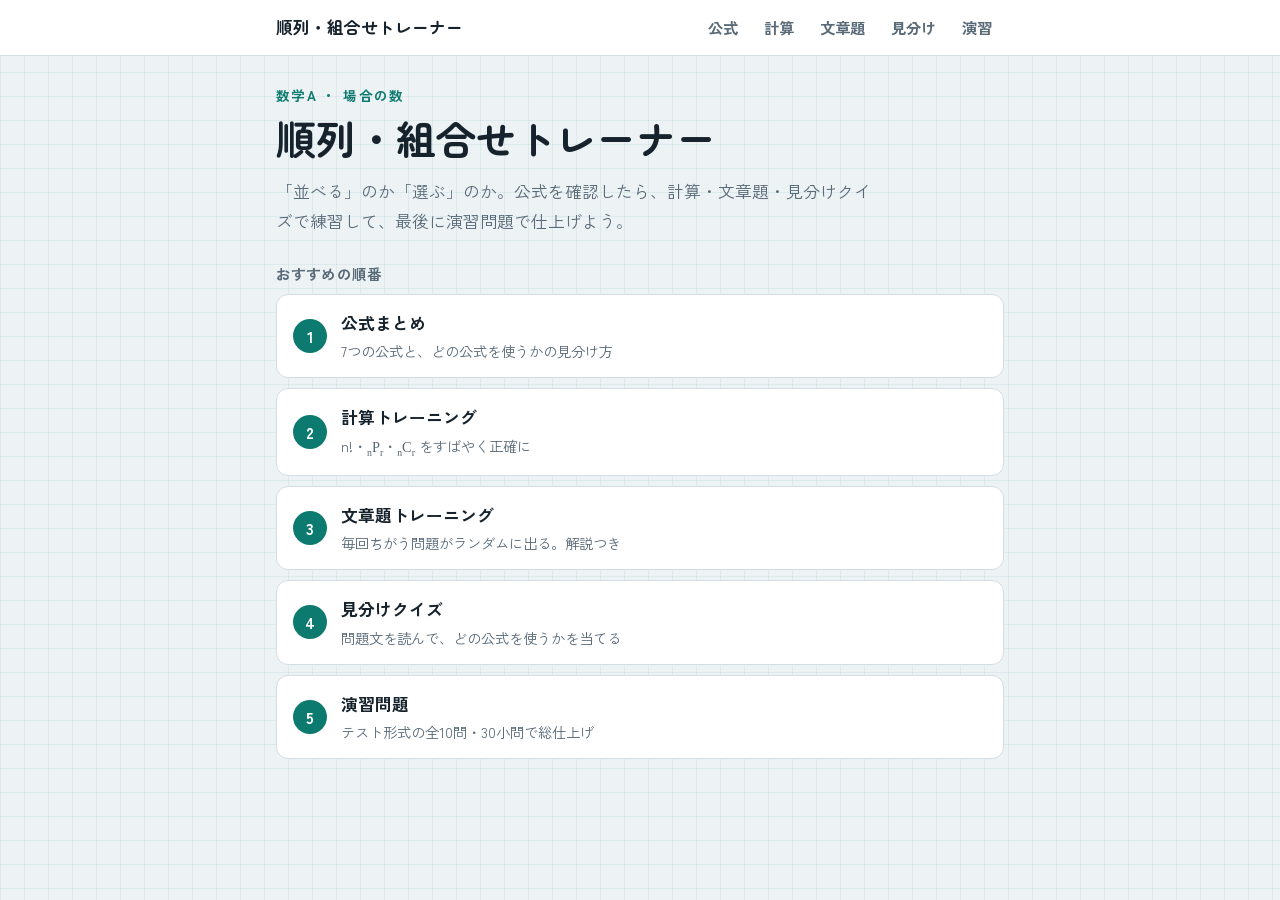
==== combinatorics/index.html @ 83673cf5 "順列・組合せトレーナーを追加 高校数学Aの場合の数を練習するWebアプリ。公式まとめ、計算・文章題トレーニング、 見分けクイズ、テスト形式の演習問題（全30問）を収録。計算ドリルからリンクを追加。  " ====
<!doctype html>
<html lang="ja">
<head>
  <meta charset="utf-8">
  <meta name="viewport" content="width=device-width, initial-scale=1, viewport-fit=cover">
  <title>順列・組合せトレーナー</title>
  <link rel="preconnect" href="https://fonts.googleapis.com">
  <link rel="stylesheet" href="https://fonts.googleapis.com/css2?family=Zen+Kaku+Gothic+New:wght@400;700&family=Zen+Maru+Gothic:wght@700&display=swap">
  <link rel="stylesheet" href="style.css">
</head>
<body>
  <header class="topbar">
    <div class="topbar-inner">
      <a href="#home" class="brand">順列・組合せトレーナー</a>
      <nav class="nav" aria-label="メニュー">
        <a href="#formulas" data-view="formulas">公式</a>
        <a href="#calc" data-view="calc">計算</a>
        <a href="#word" data-view="word">文章題</a>
        <a href="#classify" data-view="classify">見分け</a>
        <a href="#exam" data-view="exam">演習</a>
      </nav>
    </div>
  </header>

  <main class="wrap">
    <!-- ホーム -->
    <section id="view-home" class="view">
      <div class="hero">
        <p class="eyebrow">数学A ・ 場合の数</p>
        <h1>順列・組合せトレーナー</h1>
        <p class="lead">「並べる」のか「選ぶ」のか。公式を確認したら、計算・文章題・見分けクイズで練習して、最後に演習問題で仕上げよう。</p>
      </div>
      <h2 class="small-h">おすすめの順番</h2>
      <ol class="steps">
        <li><a href="#formulas" class="step"><span class="step-no">1</span><span><strong>公式まとめ</strong><small>7つの公式と、どの公式を使うかの見分け方</small></span></a></li>
        <li><a href="#calc" class="step"><span class="step-no">2</span><span><strong>計算トレーニング</strong><small>n!・<span class="nt"><sub>n</sub>P<sub>r</sub></span>・<span class="nt"><sub>n</sub>C<sub>r</sub></span> をすばやく正確に</small><span class="stat" id="stat-calc"></span></span></a></li>
        <li><a href="#word" class="step"><span class="step-no">3</span><span><strong>文章題トレーニング</strong><small>毎回ちがう問題がランダムに出る。解説つき</small><span class="stat" id="stat-word"></span></span></a></li>
        <li><a href="#classify" class="step"><span class="step-no">4</span><span><strong>見分けクイズ</strong><small>問題文を読んで、どの公式を使うかを当てる</small><span class="stat" id="stat-classify"></span></span></a></li>
        <li><a href="#exam" class="step"><span class="step-no">5</span><span><strong>演習問題</strong><small>テスト形式の全10問・30小問で総仕上げ</small><span class="stat" id="stat-exam"></span></span></a></li>
      </ol>
    </section>

    <!-- 公式まとめ -->
    <section id="view-formulas" class="view" hidden>
      <h2>公式まとめ</h2>
      <p class="sub">問題を解く前に、まず「どの公式を使うか」を決めよう。</p>

      <div class="flow">
        <h3>どの公式を使う？ 見分け方</h3>
        <ol>
          <li><b>同じものを何回も選べる（くり返しOK）？</b><br>→ 並べるなら <em>重複順列</em> <span class="nt">n<sup>r</sup></span>、選ぶだけなら <em>重複組合せ</em> <span class="nt"><sub>n</sub>H<sub>r</sub></span></li>
          <li><b>並べるものの中に、同じものが含まれている？</b><br>→ <em>同じものを含む順列</em></li>
          <li><b>円形に並べる？</b><br>→ <em>円順列</em> (n−1)!（裏返せる首飾りなどは さらに ÷2）</li>
          <li><b>順番や役割の区別がある？</b><br>→ ある：<em>順列</em> <span class="nt"><sub>n</sub>P<sub>r</sub></span>　ない（選ぶだけ）：<em>組合せ</em> <span class="nt"><sub>n</sub>C<sub>r</sub></span></li>
        </ol>
      </div>

      <div class="fgrid">
        <article class="fcard">
          <h3>階乗</h3>
          <p class="formula">n! = n × (n−1) × … × 2 × 1</p>
          <p>1 から n までの積。<b>0! = 1</b> と約束する。</p>
          <p class="ex">例：4! = 4 × 3 × 2 × 1 = 24</p>
        </article>
        <article class="fcard">
          <h3>順列</h3>
          <p class="formula"><span class="nt"><sub>n</sub>P<sub>r</sub></span> = n(n−1)(n−2)…(n−r+1)</p>
          <p>異なる n 個から r 個を取り出して<b>並べる</b>。n から1ずつ減らして <b>r 個</b>かける。</p>
          <p class="kw">キーワード：並べる・1列・役職（委員長と副委員長）・けたの整数</p>
          <p class="ex">例：5人から3人選んで1列に並べる　<span class="nt"><sub>5</sub>P<sub>3</sub></span> = 5 × 4 × 3 = 60通り</p>
        </article>
        <article class="fcard">
          <h3>組合せ</h3>
          <p class="formula"><span class="nt"><sub>n</sub>C<sub>r</sub></span> = <span class="frac"><span><span class="nt"><sub>n</sub>P<sub>r</sub></span></span><span>r!</span></span></p>
          <p>異なる n 個から r 個を<b>選ぶだけ</b>（順番は関係ない）。並べた後で、r! 通りの並べかえの分だけ割る。</p>
          <p class="kw">キーワード：選ぶ・組・委員（役職なし）・三角形・試合数</p>
          <p class="ex">例：5人から3人の委員を選ぶ　<span class="nt"><sub>5</sub>C<sub>3</sub></span> = <span class="frac"><span>5 × 4 × 3</span><span>3 × 2 × 1</span></span> = 10通り</p>
          <p class="ex">便利な性質：<span class="nt"><sub>n</sub>C<sub>r</sub></span> = <span class="nt"><sub>n</sub>C<sub>n−r</sub></span>　（<span class="nt"><sub>10</sub>C<sub>8</sub></span> = <span class="nt"><sub>10</sub>C<sub>2</sub></span> = 45）</p>
        </article>
        <article class="fcard">
          <h3>円順列</h3>
          <p class="formula">(n − 1)!</p>
          <p>異なる n 個を<b>円形</b>に並べる。回転して重なるものは同じなので、1つを固定して残りを並べる。</p>
          <p class="kw">キーワード：円形のテーブル・輪になる</p>
          <p class="ex">例：5人が円形に座る　(5−1)! = 4! = 24通り</p>
          <p class="ex">じゅず順列（首飾り・腕輪）：<span class="frac"><span>(n − 1)!</span><span>2</span></span>　裏返して同じものも1通り</p>
        </article>
        <article class="fcard">
          <h3>重複順列</h3>
          <p class="formula"><span class="nt">n<sup>r</sup></span></p>
          <p>n 種類から<b>同じものを何回使ってもよい</b>として r 個並べる。1つずつ n 通りずつ選べる。</p>
          <p class="kw">キーワード：何回使ってもよい・じゃんけん・部屋に分ける・○×</p>
          <p class="ex">例：3人がじゃんけん　3<sup>3</sup> = 27通り</p>
        </article>
        <article class="fcard">
          <h3>同じものを含む順列</h3>
          <p class="formula"><span class="frac"><span>n!</span><span>p! q! r! …</span></span></p>
          <p>n 個の中に、同じものが p 個、q 個、r 個…あるときの並べ方。同じものどうしの入れかえ分を割る。</p>
          <p class="kw">キーワード：文字の並べかえ・最短経路</p>
          <p class="ex">例：a, a, b, b, b を並べる　<span class="frac"><span>5!</span><span>2! × 3!</span></span> = 10通り</p>
        </article>
        <article class="fcard">
          <h3>重複組合せ <span class="tag lv">発展</span></h3>
          <p class="formula"><span class="nt"><sub>n</sub>H<sub>r</sub></span> = <span class="nt"><sub>n+r−1</sub>C<sub>r</sub></span></p>
          <p>n 種類から<b>同じものを何個選んでもよい</b>として r 個選ぶ。「○ r 個と仕切り｜(n−1) 本の並べ方」と考える。</p>
          <p class="kw">キーワード：〜種類から〜個買う・x+y+z=n の整数解</p>
          <p class="ex">例：3種類の果物から5個買う　<span class="nt"><sub>7</sub>C<sub>2</sub></span> = 21通り</p>
        </article>
      </div>
    </section>

    <!-- 計算トレーニング -->
    <section id="view-calc" class="view" hidden>
      <h2>計算トレーニング</h2>
      <p class="sub">公式の計算をすばやく正確にできるようにしよう。</p>
      <div class="filters">
        <div class="chips" id="calc-types" role="group" aria-label="出題する計算">
          <label class="chip"><input type="checkbox" value="fact" checked>n!</label>
          <label class="chip"><input type="checkbox" value="perm" checked><span class="nt"><sub>n</sub>P<sub>r</sub></span></label>
          <label class="chip"><input type="checkbox" value="comb" checked><span class="nt"><sub>n</sub>C<sub>r</sub></span></label>
        </div>
      </div>
      <div id="calc-trainer"></div>
    </section>

    <!-- 文章題トレーニング -->
    <section id="view-word" class="view" hidden>
      <h2>文章題トレーニング</h2>
      <p class="sub">問題は毎回ランダムに作られます。答えたら解説で考え方を確認しよう。</p>
      <div class="filters">
        <div class="chips" id="word-topics" role="group" aria-label="分野">
          <label class="chip"><input type="checkbox" value="perm" checked>順列</label>
          <label class="chip"><input type="checkbox" value="comb" checked>組合せ</label>
          <label class="chip"><input type="checkbox" value="circ" checked>円順列</label>
          <label class="chip"><input type="checkbox" value="rep" checked>重複順列</label>
          <label class="chip"><input type="checkbox" value="same" checked>同じものを含む順列</label>
          <label class="chip"><input type="checkbox" value="hcomb">重複組合せ（発展）</label>
        </div>
        <div class="chips" id="word-level" role="radiogroup" aria-label="レベル">
          <label class="chip"><input type="radio" name="word-level" value="1" checked>基本</label>
          <label class="chip"><input type="radio" name="word-level" value="2">標準</label>
          <label class="chip"><input type="radio" name="word-level" value="all">ぜんぶ</label>
        </div>
      </div>
      <div id="word-trainer"></div>
    </section>

    <!-- 見分けクイズ -->
    <section id="view-classify" class="view" hidden>
      <h2>見分けクイズ</h2>
      <p class="sub">計算はしなくてOK。問題文を読んで、使う公式を選ぼう。</p>
      <div id="classify-trainer"></div>
    </section>

    <!-- 演習問題 -->
    <section id="view-exam" class="view" hidden>
      <h2>演習問題</h2>
      <p class="sub">テスト形式の問題です。大問ごとに「答え合わせ」を押すと、採点と解説が表示されます。</p>
      <div class="exam-score">
        <p id="exam-score-text">まだ答え合わせをしていません（全30問）</p>
        <div class="bar"><div id="exam-bar"></div></div>
        <p id="exam-final" class="exam-final" hidden></p>
        <button type="button" id="exam-reset-all" class="btn">すべてやり直す</button>
      </div>
      <div id="exam-list"></div>
    </section>
  </main>
  <script src="app.js"></script>
</body>
</html>
---- combinatorics/style.css ----
/* 方眼ノートの上に問題カードを置く1カラム構成。上部のメニューでビューを切り替える */
:root {
  --bg: #edf2f5;
  --grid: rgb(13 122 111 / 0.07);
  --surface: #ffffff;
  --ink: #16232d;
  --muted: #586977;
  --line: #d3dde4;
  --accent: #0d7a6f;
  --accent-ink: #ffffff;
  --accent-soft: rgb(13 122 111 / 0.1);
  --hint: #a35a06;
  --hint-soft: rgb(217 119 6 / 0.11);
  --ok: #15803d;
  --ok-soft: rgb(21 128 61 / 0.1);
  --ng: #c0322b;
  --ng-soft: rgb(192 50 43 / 0.09);
  --font-body: "Zen Kaku Gothic New", "Hiragino Sans", "Noto Sans JP", "Yu Gothic", system-ui, sans-serif;
  --font-display: "Zen Maru Gothic", "Hiragino Maru Gothic ProN", "Hiragino Sans", "Noto Sans JP", sans-serif;
  --font-math: "Cambria Math", "Times New Roman", "Noto Serif JP", serif;
  --radius: 12px;
}

@media (prefers-color-scheme: dark) {
  :root:not([data-theme="light"]) {
    --bg: #0e161c;
    --grid: rgb(60 194 178 / 0.05);
    --surface: #16212a;
    --ink: #e4ecf1;
    --muted: #94a5b2;
    --line: #2a3945;
    --accent: #3cc2b2;
    --accent-ink: #05211d;
    --accent-soft: rgb(60 194 178 / 0.14);
    --hint: #f0b45e;
    --hint-soft: rgb(240 180 94 / 0.12);
    --ok: #5ccf86;
    --ok-soft: rgb(92 207 134 / 0.13);
    --ng: #ff7f75;
    --ng-soft: rgb(255 127 117 / 0.12);
    color-scheme: dark;
  }
}

:root[data-theme="dark"] {
  --bg: #0e161c;
  --grid: rgb(60 194 178 / 0.05);
  --surface: #16212a;
  --ink: #e4ecf1;
  --muted: #94a5b2;
  --line: #2a3945;
  --accent: #3cc2b2;
  --accent-ink: #05211d;
  --accent-soft: rgb(60 194 178 / 0.14);
  --hint: #f0b45e;
  --hint-soft: rgb(240 180 94 / 0.12);
  --ok: #5ccf86;
  --ok-soft: rgb(92 207 134 / 0.13);
  --ng: #ff7f75;
  --ng-soft: rgb(255 127 117 / 0.12);
  color-scheme: dark;
}

* { box-sizing: border-box; }
[hidden] { display: none !important; }

body {
  margin: 0;
  background-color: var(--bg);
  background-image:
    linear-gradient(var(--grid) 1px, transparent 1px),
    linear-gradient(90deg, var(--grid) 1px, transparent 1px);
  background-size: 24px 24px;
  color: var(--ink);
  font-family: var(--font-body);
  font-size: 16px;
  line-height: 1.75;
}

a { color: var(--accent); }

:focus-visible { outline: 3px solid var(--accent); outline-offset: 2px; }

/* ---------- 上部メニュー ---------- */
.topbar {
  background: var(--surface);
  border-bottom: 1px solid var(--line);
}

.topbar-inner {
  max-width: 760px;
  margin: 0 auto;
  padding-block: 10px;
  padding-left: max(16px, env(safe-area-inset-left, 0px));
  padding-right: max(16px, env(safe-area-inset-right, 0px));
  display: flex;
  flex-wrap: wrap;
  align-items: center;
  justify-content: space-between;
  gap: 6px 16px;
}

.brand {
  font-family: var(--font-display);
  font-weight: 700;
  font-size: 1.05rem;
  color: var(--ink);
  text-decoration: none;
}

.nav { display: flex; flex-wrap: wrap; gap: 2px; }

.nav a {
  padding: 4px 12px;
  border-radius: 999px;
  color: var(--muted);
  text-decoration: none;
  font-weight: 700;
  font-size: 0.95rem;
}

.nav a:hover { color: var(--ink); }
.nav a[aria-current="page"] { background: var(--accent-soft); color: var(--accent); }

/* ---------- 本文 ---------- */
.wrap {
  max-width: 760px;
  margin: 0 auto;
  padding-block: 28px 56px;
  padding-left: max(16px, env(safe-area-inset-left, 0px));
  padding-right: max(16px, env(safe-area-inset-right, 0px));
}

h1, h2, h3 { text-wrap: balance; line-height: 1.35; }
h1 { font-family: var(--font-display); font-size: clamp(1.8rem, 6vw, 2.5rem); margin: 4px 0 12px; }
h2 { font-family: var(--font-display); font-size: 1.55rem; margin: 0 0 4px; }
h3 { font-size: 1.1rem; margin: 0 0 6px; }
.small-h { font-family: var(--font-body); font-size: 0.9rem; color: var(--muted); letter-spacing: 0.08em; margin: 28px 0 10px; }

.sub { color: var(--muted); margin: 0 0 18px; }

.eyebrow {
  margin: 0;
  color: var(--accent);
  font-weight: 700;
  font-size: 0.85rem;
  letter-spacing: 0.1em;
}

.lead { color: var(--muted); max-width: 36em; margin: 0; font-size: 1.05rem; }

/* 数式の表記 */
.nt { font-family: var(--font-math); white-space: nowrap; }
.nt sub, .nt sup { font-size: 0.68em; }
.frac {
  display: inline-flex;
  flex-direction: column;
  vertical-align: middle;
  text-align: center;
  line-height: 1.35;
  margin: 2px 0;
}
.frac > span { padding: 0 4px; }
.frac > span:last-child { border-top: 1.5px solid currentColor; }

/* ---------- ホーム ---------- */
.steps { list-style: none; padding: 0; margin: 0; display: grid; gap: 10px; }

.step {
  display: flex;
  align-items: center;
  gap: 14px;
  background: var(--surface);
  border: 1px solid var(--line);
  border-radius: var(--radius);
  padding: 14px 16px;
  color: var(--ink);
  text-decoration: none;
}

.step:hover { border-color: var(--accent); }
.step strong { display: block; font-size: 1.05rem; }
.step small { display: block; color: var(--muted); font-size: 0.9rem; }
.step .stat { display: block; color: var(--accent); font-size: 0.85rem; font-weight: 700; }
.step .stat:empty { display: none; }

.step-no {
  flex: none;
  width: 34px;
  height: 34px;
  border-radius: 50%;
  background: var(--accent);
  color: var(--accent-ink);
  display: grid;
  place-items: center;
  font-weight: 700;
}

/* ---------- 公式まとめ ---------- */
.flow, .fcard, .qcard, .exam-card, .exam-score {
  background: var(--surface);
  border: 1px solid var(--line);
  border-radius: var(--radius);
}

.flow { padding: 16px 20px; margin-bottom: 16px; }
.flow ol { margin: 0; padding-left: 1.4em; display: grid; gap: 8px; }
.flow em { font-style: normal; font-weight: 700; color: var(--accent); }

.fgrid {
  display: grid;
  gap: 12px;
  grid-template-columns: repeat(auto-fit, minmax(min(100%, 320px), 1fr));
}

.fcard { padding: 16px 18px; min-width: 0; }
.fcard p { margin: 6px 0; }
.formula {
  font-family: var(--font-math);
  font-size: 1.3rem;
  overflow-x: auto;
  padding: 4px 0;
}
.kw { font-size: 0.9rem; color: var(--accent); }
.ex { font-size: 0.95rem; color: var(--muted); }

/* ---------- フィルター ---------- */
.filters { display: grid; gap: 8px; margin-bottom: 16px; }
.chips { display: flex; flex-wrap: wrap; gap: 6px; }

.chip {
  position: relative;
  border: 1px solid var(--line);
  background: var(--surface);
  padding: 4px 14px;
  border-radius: 999px;
  cursor: pointer;
  font-size: 0.92rem;
  user-select: none;
}

.chip input { position: absolute; opacity: 0; pointer-events: none; }
.chip:has(input:checked) { border-color: var(--accent); background: var(--accent-soft); color: var(--accent); font-weight: 700; }
.chip:has(input:focus-visible) { outline: 3px solid var(--accent); outline-offset: 2px; }

/* ---------- 問題カード ---------- */
.score {
  display: flex;
  justify-content: flex-end;
  gap: 16px;
  color: var(--muted);
  font-size: 0.95rem;
  margin-bottom: 8px;
}
.score b { color: var(--ink); font-variant-numeric: tabular-nums; }

.qcard { padding: 20px; }

.tags { display: flex; flex-wrap: wrap; gap: 6px; }
.tag {
  font-size: 0.78rem;
  padding: 1px 10px;
  border-radius: 999px;
  background: var(--accent-soft);
  color: var(--accent);
  font-weight: 700;
  letter-spacing: 0.04em;
}
.tag.lv { background: transparent; border: 1px solid var(--line); color: var(--muted); }

.qtext { font-size: 1.12rem; margin: 12px 0; }
.qtext .big { display: block; text-align: center; font-family: var(--font-math); font-size: 2.3rem; }

.fig { overflow-x: auto; margin: 8px 0 14px; }
.grid-fig { display: block; max-width: 100%; height: auto; margin: 0 auto; }
.grid-fig line { stroke: var(--muted); stroke-width: 1.5; stroke-linecap: round; }
.grid-fig circle { fill: var(--accent); }
.grid-fig text {
  fill: var(--ink);
  font-family: var(--font-body);
  font-weight: 700;
  font-size: 15px;
  paint-order: stroke;
  stroke: var(--surface);
  stroke-width: 4px;
}

.answer-row { display: flex; flex-wrap: wrap; align-items: center; gap: 8px; }

.ans {
  font: inherit;
  font-size: 1.3rem;
  width: 8em;
  max-width: 100%;
  padding: 6px 12px;
  border: 2px solid var(--line);
  border-radius: 10px;
  background: var(--bg);
  color: var(--ink);
  text-align: right;
  font-variant-numeric: tabular-nums;
}
.ans:focus { outline: none; border-color: var(--accent); }
.ans:disabled { opacity: 0.75; }
.unit { color: var(--muted); }

.btn {
  font: inherit;
  font-weight: 700;
  padding: 8px 16px;
  border-radius: 10px;
  border: 1px solid var(--line);
  background: var(--surface);
  color: var(--ink);
  cursor: pointer;
}
.btn:hover { border-color: var(--accent); }
.btn.primary { background: var(--accent); border-color: var(--accent); color: var(--accent-ink); }
.btn.ghost { background: transparent; border-style: dashed; color: var(--muted); font-weight: 400; }
.btn:disabled { opacity: 0.45; cursor: default; }

.tools { display: flex; flex-wrap: wrap; gap: 8px; margin-top: 12px; }
.msg { color: var(--ng); font-size: 0.9rem; margin: 6px 0 0; }

.hint, .why {
  border-radius: 10px;
  padding: 10px 14px;
  margin: 12px 0 0;
}
.hint { background: var(--hint-soft); }
.hint b { color: var(--hint); margin-right: 8px; }
.why { background: var(--accent-soft); }
.why b { color: var(--accent); margin-right: 8px; }

.result { margin-top: 16px; border-top: 1px dashed var(--line); padding-top: 14px; }
.verdict { font-weight: 700; font-size: 1.15rem; margin: 0; }
.verdict.ok { color: var(--ok); }
.verdict.ng { color: var(--ng); }

.sol { padding-left: 1.4em; margin: 12px 0; overflow-x: auto; }
.sol li { margin: 6px 0; }
.final { font-weight: 700; margin: 0 0 14px; }

.empty { color: var(--muted); text-align: center; padding: 24px 0; margin: 0; }

/* ---------- 見分けクイズ ---------- */
.choices {
  display: grid;
  grid-template-columns: repeat(auto-fit, minmax(min(100%, 200px), 1fr));
  gap: 8px;
  margin-top: 4px;
}
.choice { text-align: left; font-weight: 700; padding: 12px 14px; }
.choice.correct { border-color: var(--ok); background: var(--ok-soft); color: var(--ok); opacity: 1; }
.choice.wrong { border-color: var(--ng); background: var(--ng-soft); color: var(--ng); opacity: 1; }

details { margin-top: 12px; }
summary { cursor: pointer; color: var(--accent); font-weight: 700; }

/* ---------- 演習問題 ---------- */
.exam-score { padding: 16px 20px; display: grid; gap: 10px; justify-items: start; }
.exam-score p { margin: 0; font-weight: 700; }
.exam-final { color: var(--accent); }

.bar { width: 100%; height: 8px; background: var(--line); border-radius: 4px; overflow: hidden; }
#exam-bar { height: 100%; width: 0; background: var(--ok); transition: width 0.3s; }

.exam-card { padding: 18px 20px; margin-top: 16px; }
.exam-card h3 { display: flex; align-items: center; gap: 10px; font-size: 1.15rem; }

.qno {
  flex: none;
  min-width: 30px;
  height: 30px;
  padding: 0 6px;
  border-radius: 8px;
  background: var(--ink);
  color: var(--surface);
  display: inline-grid;
  place-items: center;
  font-size: 0.95rem;
}

.stem { margin: 6px 0; }
.items { list-style: none; padding: 0; margin: 8px 0 0; }
.items > li { padding: 12px 0; border-top: 1px solid var(--line); }
.item-q { margin: 0 0 8px; }

.mark { font-weight: 700; font-size: 1.15rem; }
.mark.ok { color: var(--ok); }
.mark.ng { color: var(--ng); }

.item-sol {
  background: var(--bg);
  border-radius: 10px;
  padding: 10px 14px;
  margin-top: 10px;
  font-size: 0.95rem;
  overflow-x: auto;
}
.item-sol p { margin: 0; font-weight: 700; }
.item-sol .sol { margin: 6px 0 0; }

.exam-actions { display: flex; flex-wrap: wrap; gap: 8px; margin-top: 12px; }

@media (prefers-reduced-motion: reduce) {
  * { transition: none !important; }
}
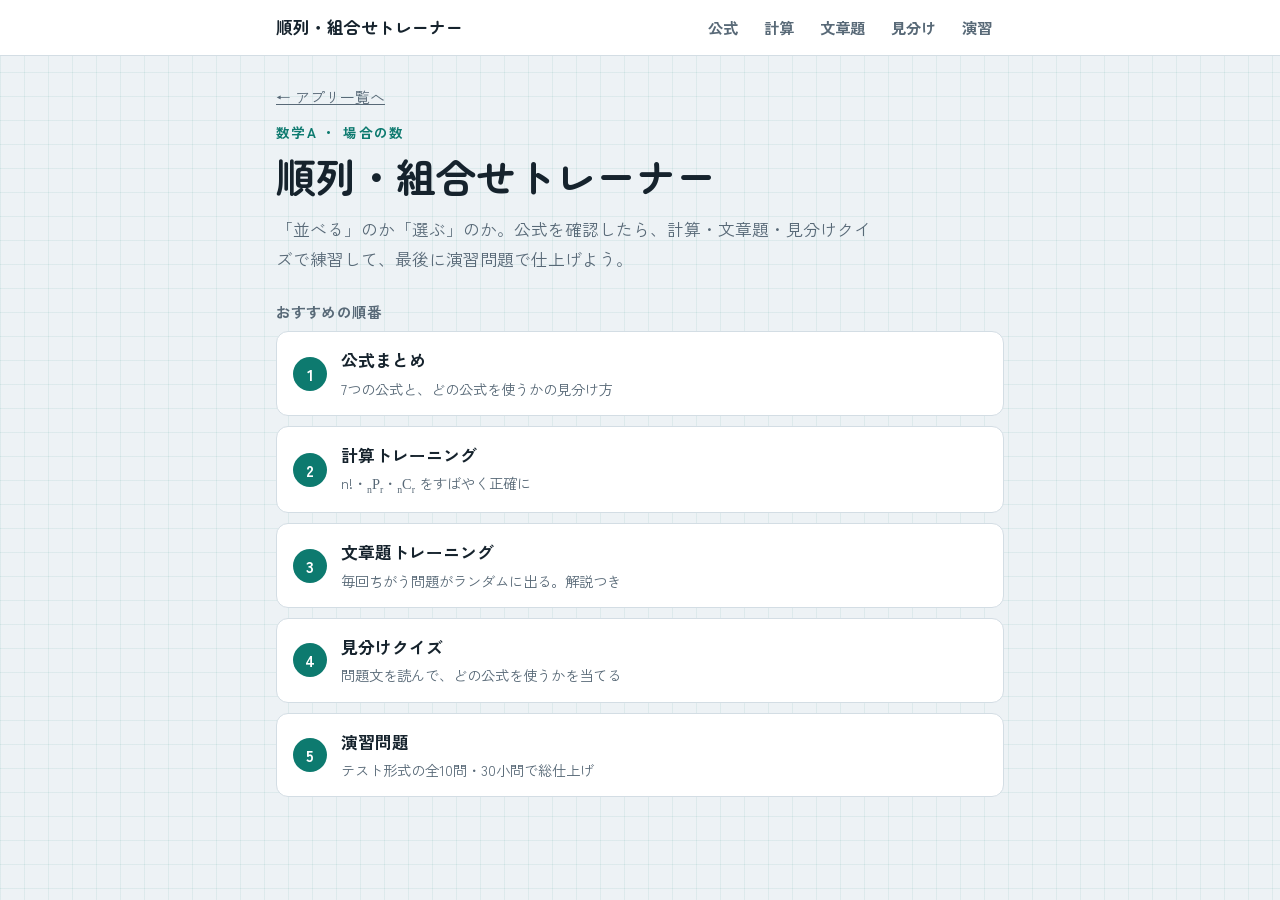
==== commit 75f816ee: "トップ画面をアプリの選択メニューにする 計算ドリルを drill/ に移し、トップの index.html はアプリを選ぶメニューだけにする。 各アプリにメニューへ戻るリンクを追加し、README の" ====
--- a/combinatorics/index.html
+++ b/combinatorics/index.html
@@ -25,6 +25,7 @@
   <main class="wrap">
     <!-- ホーム -->
     <section id="view-home" class="view">
+      <p class="back-link"><a href="../">← アプリ一覧へ</a></p>
       <div class="hero">
         <p class="eyebrow">数学A ・ 場合の数</p>
         <h1>順列・組合せトレーナー</h1>
--- a/combinatorics/style.css
+++ b/combinatorics/style.css
@@ -406,3 +406,5 @@
 @media (prefers-reduced-motion: reduce) {
   * { transition: none !important; }
 }
+.back-link { margin: 0 0 12px; font-size: 0.92rem; }
+.back-link a { color: var(--muted); }
